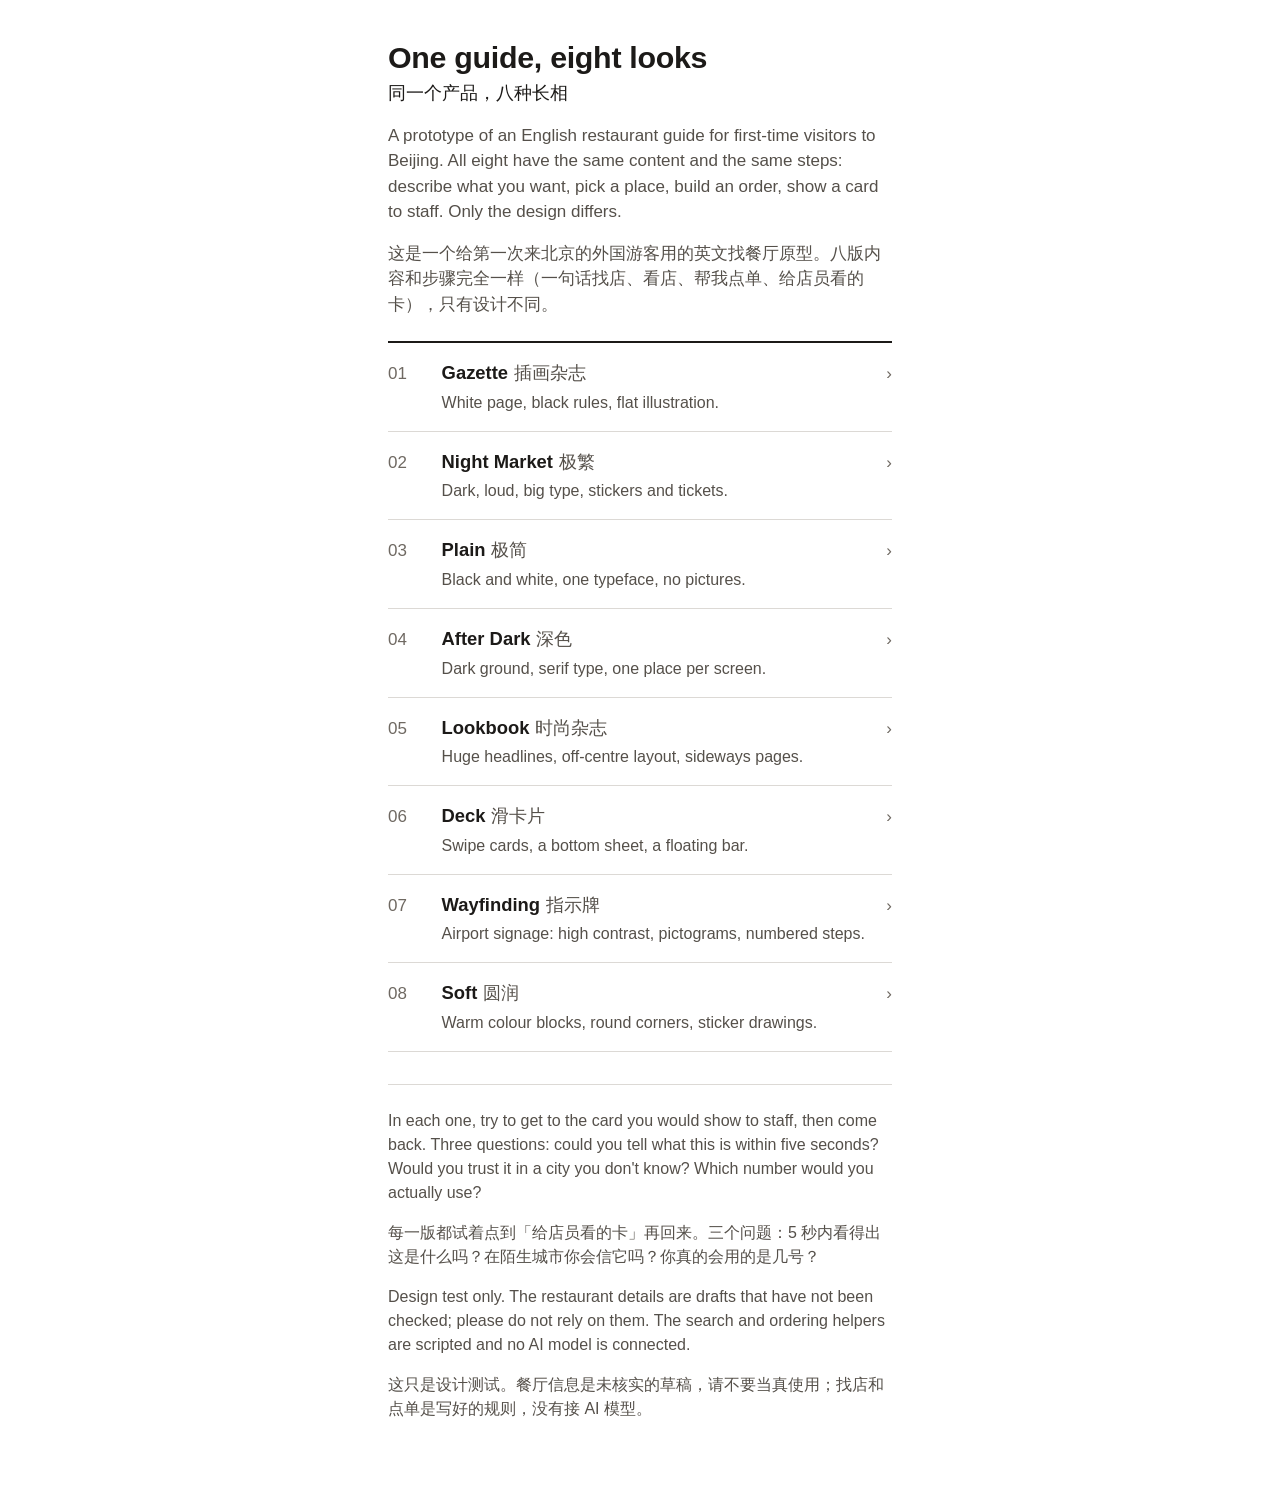
==== index.html @ 72cee262 "feat: publish the eight-look design test" ====
<!doctype html>
<html lang="en">
<head>
<meta charset="utf-8">
<meta name="viewport" content="width=device-width, initial-scale=1">
<meta name="robots" content="noindex, nofollow">
<title>One guide, eight looks</title>
<style>
  :root { color-scheme: light; }
  * { box-sizing: border-box; }
  body {
    margin: 0 auto; max-width: 34rem; padding: 1.5rem 1.25rem 4rem;
    font: 17px/1.5 -apple-system, "Helvetica Neue", "PingFang SC", "Microsoft YaHei", sans-serif;
    color: #1c1a18; background: #fff;
  }
  h1 { font-size: 1.9rem; line-height: 1.15; margin: 1rem 0 .25rem; letter-spacing: -.01em; }
  .sub { font-size: 1.15rem; margin: 0 0 1rem; color: #1c1a18; }
  p { margin: .5rem 0 1rem; color: #55504a; }
  ol { list-style: none; margin: 1.5rem 0 0; padding: 0; border-top: 2px solid #1c1a18; }
  li { border-bottom: 1px solid #dcd9d5; }
  a.row {
    display: grid; grid-template-columns: 2.6rem 1fr auto; gap: .25rem .75rem;
    align-items: baseline; padding: 1rem 0; min-height: 44px;
    color: inherit; text-decoration: none;
  }
  a.row:active { background: #f4f2ef; }
  .n { font-variant-numeric: tabular-nums; color: #6f6962; }
  .t { font-weight: 650; font-size: 1.15rem; }
  .zh { font-weight: 400; color: #55504a; margin-left: .35rem; }
  .d { grid-column: 2 / 4; color: #55504a; font-size: 1rem; }
  .go { color: #6f6962; }
  .note { border-top: 1px solid #dcd9d5; margin-top: 2rem; padding-top: 1rem; font-size: 1rem; }
</style>
</head>
<body>
<h1>One guide, eight looks</h1>
<p class="sub" lang="zh-Hans">同一个产品，八种长相</p>

<p>A prototype of an English restaurant guide for first-time visitors to Beijing. All eight have the same content and the same steps: describe what you want, pick a place, build an order, show a card to staff. Only the design differs.</p>
<p lang="zh-Hans">这是一个给第一次来北京的外国游客用的英文找餐厅原型。八版内容和步骤完全一样（一句话找店、看店、帮我点单、给店员看的卡），只有设计不同。</p>

<ol>
  <li><a class="row" href="v1-gazette.html"><span class="n">01</span><span class="t">Gazette<span class="zh" lang="zh-Hans">插画杂志</span></span><span class="go">›</span><span class="d">White page, black rules, flat illustration.</span></a></li>
  <li><a class="row" href="v2-nightmarket.html"><span class="n">02</span><span class="t">Night Market<span class="zh" lang="zh-Hans">极繁</span></span><span class="go">›</span><span class="d">Dark, loud, big type, stickers and tickets.</span></a></li>
  <li><a class="row" href="v3-plain.html"><span class="n">03</span><span class="t">Plain<span class="zh" lang="zh-Hans">极简</span></span><span class="go">›</span><span class="d">Black and white, one typeface, no pictures.</span></a></li>
  <li><a class="row" href="v4-afterdark.html"><span class="n">04</span><span class="t">After Dark<span class="zh" lang="zh-Hans">深色</span></span><span class="go">›</span><span class="d">Dark ground, serif type, one place per screen.</span></a></li>
  <li><a class="row" href="v5-lookbook.html"><span class="n">05</span><span class="t">Lookbook<span class="zh" lang="zh-Hans">时尚杂志</span></span><span class="go">›</span><span class="d">Huge headlines, off-centre layout, sideways pages.</span></a></li>
  <li><a class="row" href="v6-deck.html"><span class="n">06</span><span class="t">Deck<span class="zh" lang="zh-Hans">滑卡片</span></span><span class="go">›</span><span class="d">Swipe cards, a bottom sheet, a floating bar.</span></a></li>
  <li><a class="row" href="v7-wayfinding.html"><span class="n">07</span><span class="t">Wayfinding<span class="zh" lang="zh-Hans">指示牌</span></span><span class="go">›</span><span class="d">Airport signage: high contrast, pictograms, numbered steps.</span></a></li>
  <li><a class="row" href="v8-soft.html"><span class="n">08</span><span class="t">Soft<span class="zh" lang="zh-Hans">圆润</span></span><span class="go">›</span><span class="d">Warm colour blocks, round corners, sticker drawings.</span></a></li>
</ol>

<div class="note">
<p>In each one, try to get to the card you would show to staff, then come back. Three questions: could you tell what this is within five seconds? Would you trust it in a city you don't know? Which number would you actually use?</p>
<p lang="zh-Hans">每一版都试着点到「给店员看的卡」再回来。三个问题：5 秒内看得出这是什么吗？在陌生城市你会信它吗？你真的会用的是几号？</p>
<p>Design test only. The restaurant details are drafts that have not been checked; please do not rely on them. The search and ordering helpers are scripted and no AI model is connected.</p>
<p lang="zh-Hans">这只是设计测试。餐厅信息是未核实的草稿，请不要当真使用；找店和点单是写好的规则，没有接 AI 模型。</p>
</div>
</body>
</html>
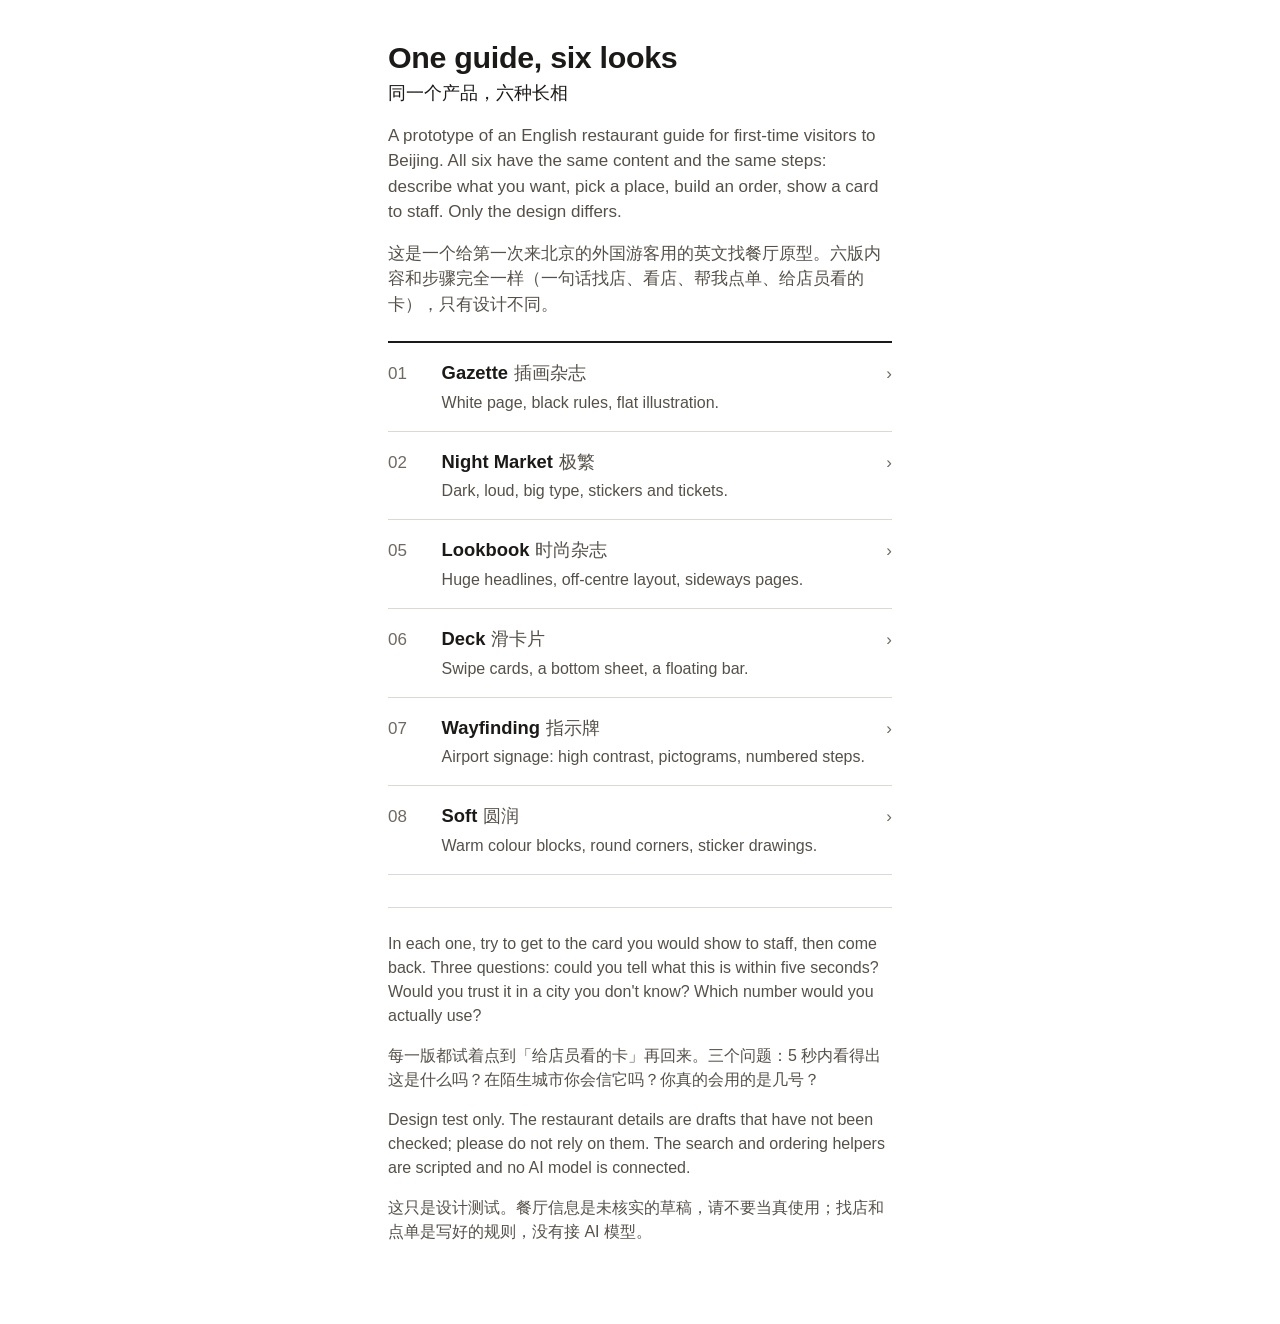
==== commit 5e8508a4: "chore: drop the plain and after-dark looks" ====
--- a/index.html
+++ b/index.html
@@ -4,7 +4,7 @@
 <meta charset="utf-8">
 <meta name="viewport" content="width=device-width, initial-scale=1">
 <meta name="robots" content="noindex, nofollow">
-<title>One guide, eight looks</title>
+<title>One guide, six looks</title>
 <style>
   :root { color-scheme: light; }
   * { box-sizing: border-box; }
@@ -33,17 +33,15 @@
 </style>
 </head>
 <body>
-<h1>One guide, eight looks</h1>
-<p class="sub" lang="zh-Hans">同一个产品，八种长相</p>
+<h1>One guide, six looks</h1>
+<p class="sub" lang="zh-Hans">同一个产品，六种长相</p>
 
-<p>A prototype of an English restaurant guide for first-time visitors to Beijing. All eight have the same content and the same steps: describe what you want, pick a place, build an order, show a card to staff. Only the design differs.</p>
-<p lang="zh-Hans">这是一个给第一次来北京的外国游客用的英文找餐厅原型。八版内容和步骤完全一样（一句话找店、看店、帮我点单、给店员看的卡），只有设计不同。</p>
+<p>A prototype of an English restaurant guide for first-time visitors to Beijing. All six have the same content and the same steps: describe what you want, pick a place, build an order, show a card to staff. Only the design differs.</p>
+<p lang="zh-Hans">这是一个给第一次来北京的外国游客用的英文找餐厅原型。六版内容和步骤完全一样（一句话找店、看店、帮我点单、给店员看的卡），只有设计不同。</p>
 
 <ol>
   <li><a class="row" href="v1-gazette.html"><span class="n">01</span><span class="t">Gazette<span class="zh" lang="zh-Hans">插画杂志</span></span><span class="go">›</span><span class="d">White page, black rules, flat illustration.</span></a></li>
   <li><a class="row" href="v2-nightmarket.html"><span class="n">02</span><span class="t">Night Market<span class="zh" lang="zh-Hans">极繁</span></span><span class="go">›</span><span class="d">Dark, loud, big type, stickers and tickets.</span></a></li>
-  <li><a class="row" href="v3-plain.html"><span class="n">03</span><span class="t">Plain<span class="zh" lang="zh-Hans">极简</span></span><span class="go">›</span><span class="d">Black and white, one typeface, no pictures.</span></a></li>
-  <li><a class="row" href="v4-afterdark.html"><span class="n">04</span><span class="t">After Dark<span class="zh" lang="zh-Hans">深色</span></span><span class="go">›</span><span class="d">Dark ground, serif type, one place per screen.</span></a></li>
   <li><a class="row" href="v5-lookbook.html"><span class="n">05</span><span class="t">Lookbook<span class="zh" lang="zh-Hans">时尚杂志</span></span><span class="go">›</span><span class="d">Huge headlines, off-centre layout, sideways pages.</span></a></li>
   <li><a class="row" href="v6-deck.html"><span class="n">06</span><span class="t">Deck<span class="zh" lang="zh-Hans">滑卡片</span></span><span class="go">›</span><span class="d">Swipe cards, a bottom sheet, a floating bar.</span></a></li>
   <li><a class="row" href="v7-wayfinding.html"><span class="n">07</span><span class="t">Wayfinding<span class="zh" lang="zh-Hans">指示牌</span></span><span class="go">›</span><span class="d">Airport signage: high contrast, pictograms, numbered steps.</span></a></li>
